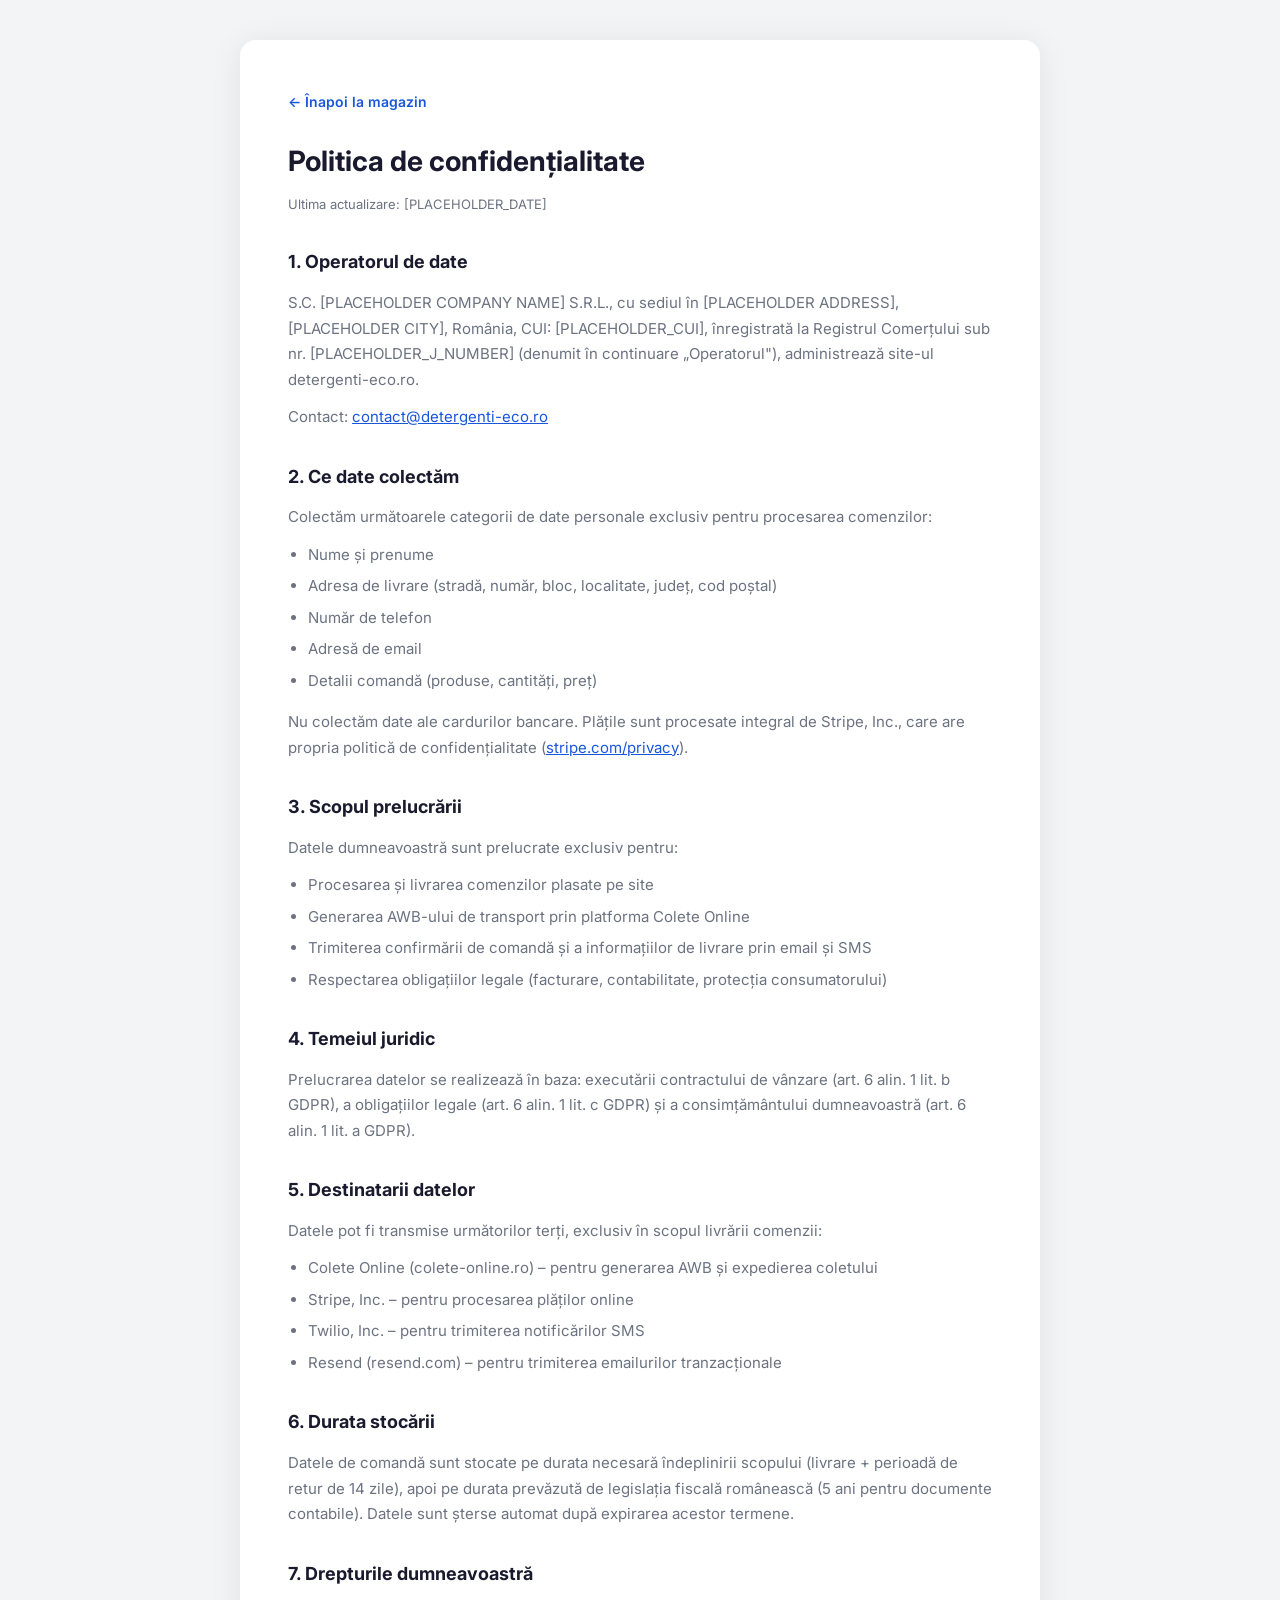
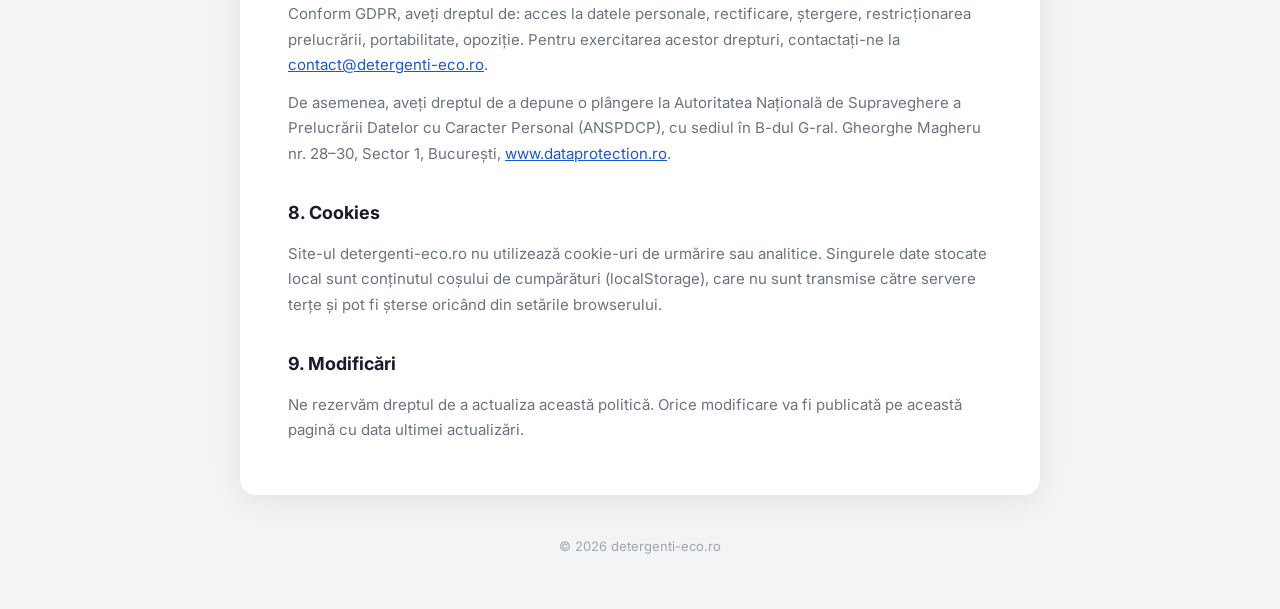
==== confidentialitate.html @ 153acd8f "major updates" ====
<!DOCTYPE html>
<html lang="ro">
<head>
  <meta charset="UTF-8">
  <meta name="viewport" content="width=device-width, initial-scale=1.0">
  <title>Politica de confidențialitate | detergenti-eco.ro</title>
  <meta name="robots" content="noindex,nofollow">
  <link rel="preconnect" href="https://fonts.googleapis.com">
  <link rel="preconnect" href="https://fonts.gstatic.com" crossorigin>
  <link href="https://fonts.googleapis.com/css2?family=Inter:wght@300;400;600;700&display=swap" rel="stylesheet">
  <link rel="icon" type="image/avif" href="/assets/Nobacpro_logo.avif">
  <style>
    :root {
      --blue: #1A56DB;
      --blue-dark: #0F3A8A;
      --blue-light: #EBF3FF;
      --dark: #1A1A2E;
      --gray: #6B7280;
      --gray-light: #F3F4F6;
      --white: #FFFFFF;
    }
    *, *::before, *::after { box-sizing: border-box; margin: 0; padding: 0; }
    body {
      font-family: 'Inter', sans-serif;
      background: var(--gray-light);
      color: var(--gray);
      line-height: 1.7;
      padding: 40px 24px;
    }
    .page-card {
      background: var(--white);
      border-radius: 16px;
      box-shadow: 0 4px 32px rgba(0,0,0,0.08);
      max-width: 800px;
      margin: 0 auto;
      padding: 48px 48px 40px;
    }
    .back-link {
      display: inline-flex;
      align-items: center;
      gap: 6px;
      color: var(--blue);
      font-weight: 600;
      font-size: 14px;
      margin-bottom: 24px;
      text-decoration: none;
    }
    .back-link:hover { text-decoration: underline; }
    h1 {
      font-size: 28px;
      font-weight: 700;
      color: var(--dark);
      margin-bottom: 8px;
    }
    .last-updated {
      font-size: 13px;
      color: var(--gray);
      margin-bottom: 32px;
    }
    h2 {
      font-size: 18px;
      font-weight: 700;
      color: var(--dark);
      margin-top: 32px;
      margin-bottom: 12px;
    }
    p, li { font-size: 15px; margin-bottom: 12px; }
    ul { padding-left: 20px; margin-bottom: 16px; }
    li { margin-bottom: 6px; }
    a { color: var(--blue); }
    .footer-note {
      text-align: center;
      margin-top: 40px;
      font-size: 13px;
      color: var(--gray);
      opacity: 0.6;
    }
    @media (max-width: 600px) {
      .page-card { padding: 28px 20px; }
      h1 { font-size: 22px; }
    }
  </style>
</head>
<body>
  <div class="page-card">
    <a href="/" class="back-link">← Înapoi la magazin</a>
    <h1>Politica de confidențialitate</h1>
    <p class="last-updated">Ultima actualizare: [PLACEHOLDER_DATE]</p>

    <h2>1. Operatorul de date</h2>
    <p>S.C. [PLACEHOLDER COMPANY NAME] S.R.L., cu sediul în [PLACEHOLDER ADDRESS], [PLACEHOLDER CITY], România, CUI: [PLACEHOLDER_CUI], înregistrată la Registrul Comerțului sub nr. [PLACEHOLDER_J_NUMBER] (denumit în continuare „Operatorul"), administrează site-ul detergenti-eco.ro.</p>
    <p>Contact: <a href="mailto:contact@detergenti-eco.ro">contact@detergenti-eco.ro</a></p>

    <h2>2. Ce date colectăm</h2>
    <p>Colectăm următoarele categorii de date personale exclusiv pentru procesarea comenzilor:</p>
    <ul>
      <li>Nume și prenume</li>
      <li>Adresa de livrare (stradă, număr, bloc, localitate, județ, cod poștal)</li>
      <li>Număr de telefon</li>
      <li>Adresă de email</li>
      <li>Detalii comandă (produse, cantități, preț)</li>
    </ul>
    <p>Nu colectăm date ale cardurilor bancare. Plățile sunt procesate integral de Stripe, Inc., care are propria politică de confidențialitate (<a href="https://stripe.com/privacy" target="_blank" rel="noopener">stripe.com/privacy</a>).</p>

    <h2>3. Scopul prelucrării</h2>
    <p>Datele dumneavoastră sunt prelucrate exclusiv pentru:</p>
    <ul>
      <li>Procesarea și livrarea comenzilor plasate pe site</li>
      <li>Generarea AWB-ului de transport prin platforma Colete Online</li>
      <li>Trimiterea confirmării de comandă și a informațiilor de livrare prin email și SMS</li>
      <li>Respectarea obligațiilor legale (facturare, contabilitate, protecția consumatorului)</li>
    </ul>

    <h2>4. Temeiul juridic</h2>
    <p>Prelucrarea datelor se realizează în baza: executării contractului de vânzare (art. 6 alin. 1 lit. b GDPR), a obligațiilor legale (art. 6 alin. 1 lit. c GDPR) și a consimțământului dumneavoastră (art. 6 alin. 1 lit. a GDPR).</p>

    <h2>5. Destinatarii datelor</h2>
    <p>Datele pot fi transmise următorilor terți, exclusiv în scopul livrării comenzii:</p>
    <ul>
      <li>Colete Online (colete-online.ro) – pentru generarea AWB și expedierea coletului</li>
      <li>Stripe, Inc. – pentru procesarea plăților online</li>
      <li>Twilio, Inc. – pentru trimiterea notificărilor SMS</li>
      <li>Resend (resend.com) – pentru trimiterea emailurilor tranzacționale</li>
    </ul>

    <h2>6. Durata stocării</h2>
    <p>Datele de comandă sunt stocate pe durata necesară îndeplinirii scopului (livrare + perioadă de retur de 14 zile), apoi pe durata prevăzută de legislația fiscală românească (5 ani pentru documente contabile). Datele sunt șterse automat după expirarea acestor termene.</p>

    <h2>7. Drepturile dumneavoastră</h2>
    <p>Conform GDPR, aveți dreptul de: acces la datele personale, rectificare, ștergere, restricționarea prelucrării, portabilitate, opoziție. Pentru exercitarea acestor drepturi, contactați-ne la <a href="mailto:contact@detergenti-eco.ro">contact@detergenti-eco.ro</a>.</p>
    <p>De asemenea, aveți dreptul de a depune o plângere la Autoritatea Națională de Supraveghere a Prelucrării Datelor cu Caracter Personal (ANSPDCP), cu sediul în B-dul G-ral. Gheorghe Magheru nr. 28–30, Sector 1, București, <a href="https://www.dataprotection.ro" target="_blank" rel="noopener">www.dataprotection.ro</a>.</p>

    <h2>8. Cookies</h2>
    <p>Site-ul detergenti-eco.ro nu utilizează cookie-uri de urmărire sau analitice. Singurele date stocate local sunt conținutul coșului de cumpărături (localStorage), care nu sunt transmise către servere terțe și pot fi șterse oricând din setările browserului.</p>

    <h2>9. Modificări</h2>
    <p>Ne rezervăm dreptul de a actualiza această politică. Orice modificare va fi publicată pe această pagină cu data ultimei actualizări.</p>
  </div>
  <p class="footer-note">© 2026 detergenti-eco.ro</p>
</body>
</html>
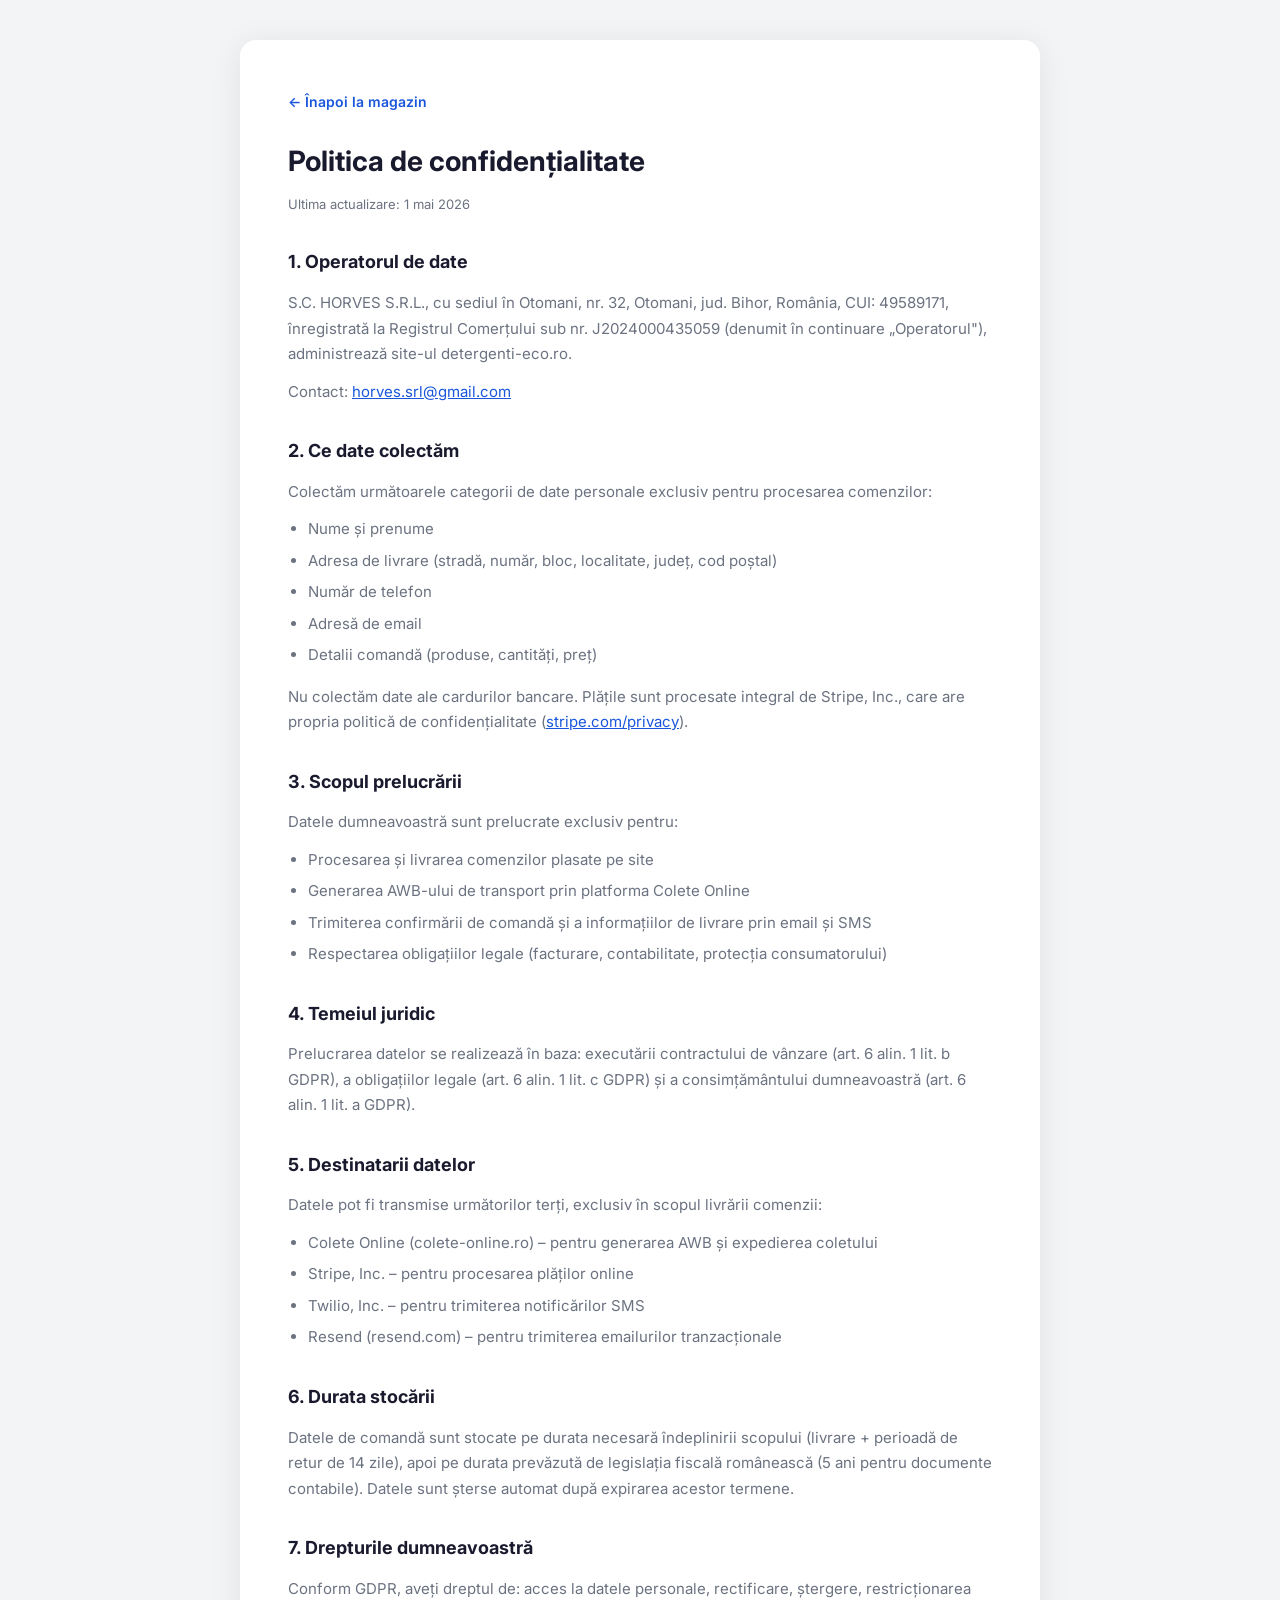
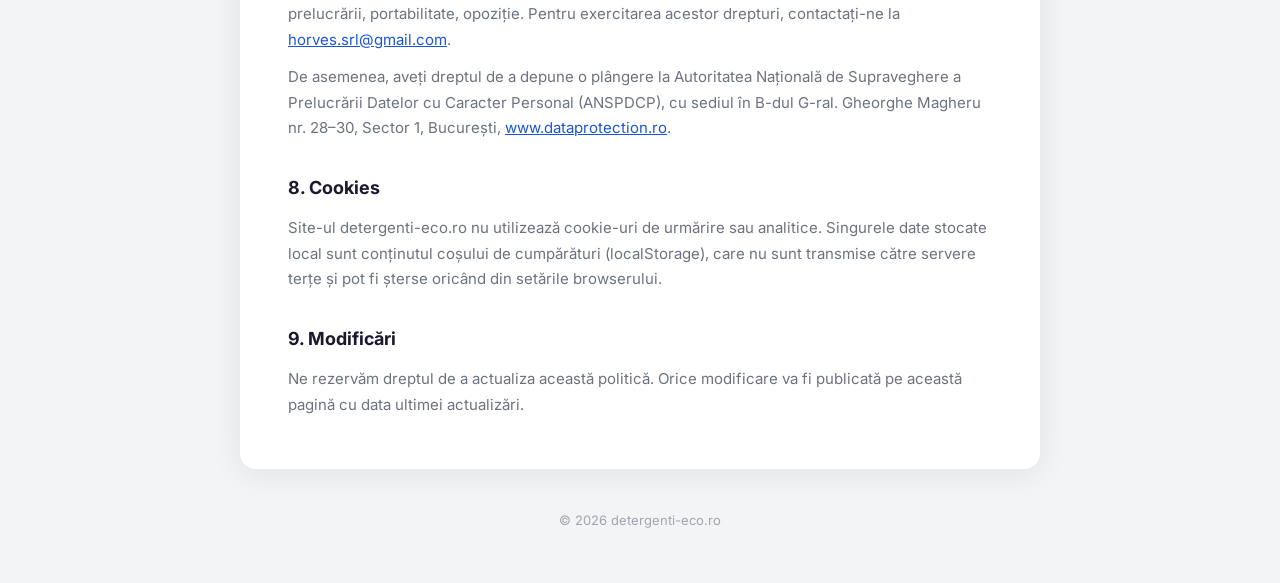
==== commit f5c73c3b: "bundles update" ====
--- a/confidentialitate.html
+++ b/confidentialitate.html
@@ -85,11 +85,11 @@
   <div class="page-card">
     <a href="/" class="back-link">← Înapoi la magazin</a>
     <h1>Politica de confidențialitate</h1>
-    <p class="last-updated">Ultima actualizare: [PLACEHOLDER_DATE]</p>
+    <p class="last-updated">Ultima actualizare: 1 mai 2026</p>
 
     <h2>1. Operatorul de date</h2>
-    <p>S.C. [PLACEHOLDER COMPANY NAME] S.R.L., cu sediul în [PLACEHOLDER ADDRESS], [PLACEHOLDER CITY], România, CUI: [PLACEHOLDER_CUI], înregistrată la Registrul Comerțului sub nr. [PLACEHOLDER_J_NUMBER] (denumit în continuare „Operatorul"), administrează site-ul detergenti-eco.ro.</p>
-    <p>Contact: <a href="mailto:contact@detergenti-eco.ro">contact@detergenti-eco.ro</a></p>
+    <p>S.C. HORVES S.R.L., cu sediul în Otomani, nr. 32, Otomani, jud. Bihor, România, CUI: 49589171, înregistrată la Registrul Comerțului sub nr. J2024000435059 (denumit în continuare „Operatorul"), administrează site-ul detergenti-eco.ro.</p>
+    <p>Contact: <a href="mailto:horves.srl@gmail.com">horves.srl@gmail.com</a></p>
 
     <h2>2. Ce date colectăm</h2>
     <p>Colectăm următoarele categorii de date personale exclusiv pentru procesarea comenzilor:</p>
@@ -127,7 +127,7 @@
     <p>Datele de comandă sunt stocate pe durata necesară îndeplinirii scopului (livrare + perioadă de retur de 14 zile), apoi pe durata prevăzută de legislația fiscală românească (5 ani pentru documente contabile). Datele sunt șterse automat după expirarea acestor termene.</p>
 
     <h2>7. Drepturile dumneavoastră</h2>
-    <p>Conform GDPR, aveți dreptul de: acces la datele personale, rectificare, ștergere, restricționarea prelucrării, portabilitate, opoziție. Pentru exercitarea acestor drepturi, contactați-ne la <a href="mailto:contact@detergenti-eco.ro">contact@detergenti-eco.ro</a>.</p>
+    <p>Conform GDPR, aveți dreptul de: acces la datele personale, rectificare, ștergere, restricționarea prelucrării, portabilitate, opoziție. Pentru exercitarea acestor drepturi, contactați-ne la <a href="mailto:horves.srl@gmail.com">horves.srl@gmail.com</a>.</p>
     <p>De asemenea, aveți dreptul de a depune o plângere la Autoritatea Națională de Supraveghere a Prelucrării Datelor cu Caracter Personal (ANSPDCP), cu sediul în B-dul G-ral. Gheorghe Magheru nr. 28–30, Sector 1, București, <a href="https://www.dataprotection.ro" target="_blank" rel="noopener">www.dataprotection.ro</a>.</p>
 
     <h2>8. Cookies</h2>
